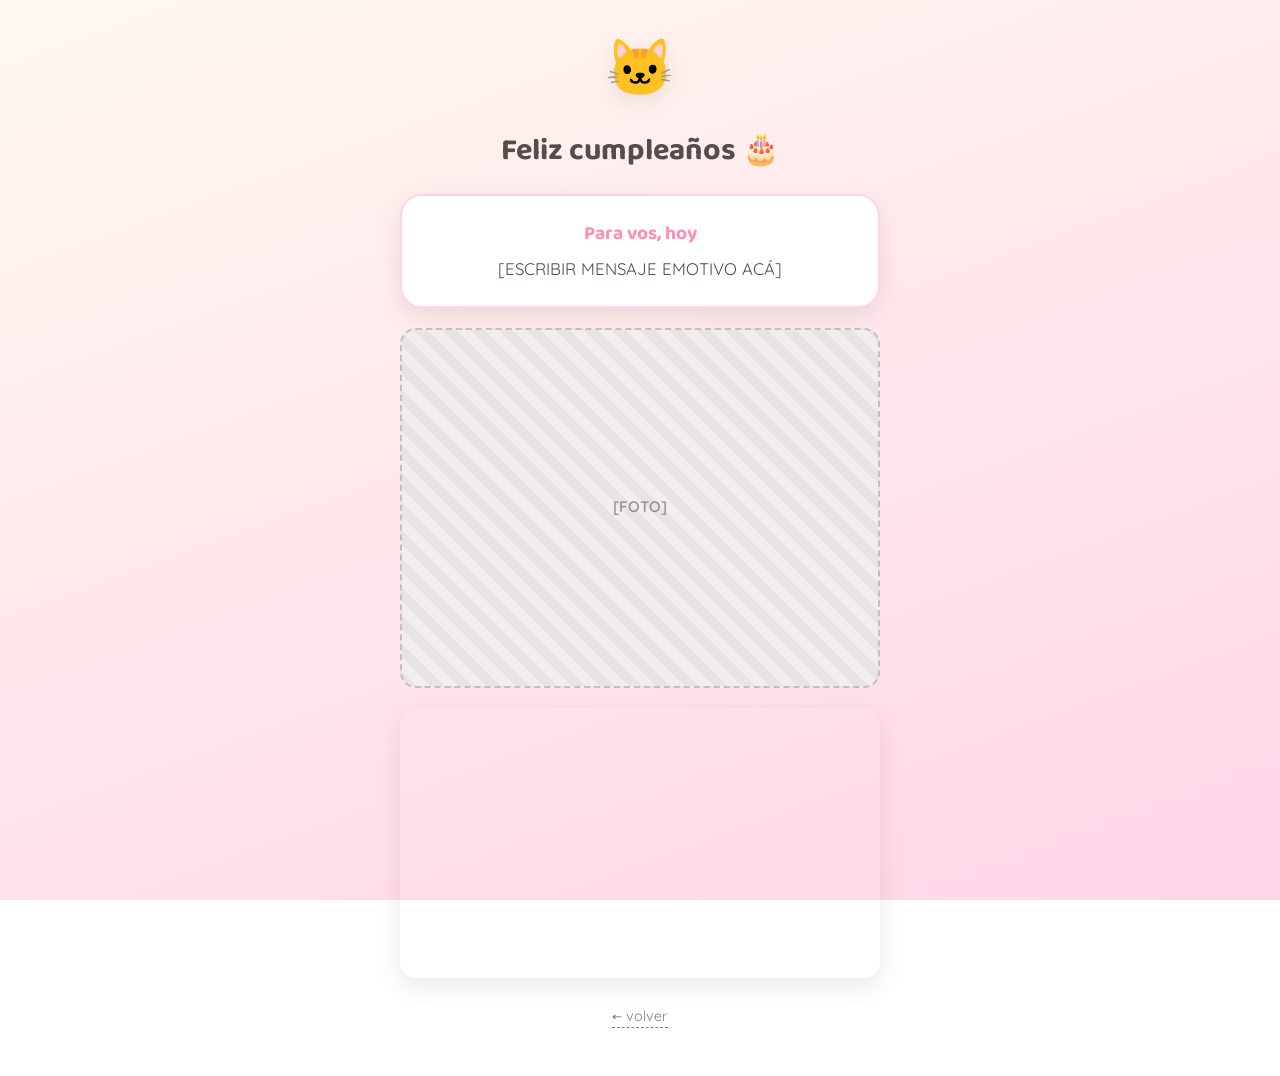
==== gatito1.html @ 4c8cfa31 "Agrega sitio estático de regalo con 3 llaveros NFC de gato Landing con menú y 3 páginas (cumpleaños," ====
<!DOCTYPE html>
<html lang="es">
<head>
  <meta charset="UTF-8">
  <meta name="viewport" content="width=device-width, initial-scale=1.0">
  <title>Feliz cumple 🎂</title>
  <link rel="preconnect" href="https://fonts.googleapis.com">
  <link rel="preconnect" href="https://fonts.gstatic.com" crossorigin>
  <link href="https://fonts.googleapis.com/css2?family=Baloo+2:wght@500;700&family=Quicksand:wght@400;500;700&display=swap" rel="stylesheet">
  <link rel="stylesheet" href="style.css">
  <style>
    /* Acento propio de esta página: rosa */
    :root {
      --acento: var(--rosa-fuerte);
      --acento-suave: var(--rosa);
    }
  </style>
</head>
<body>

  <div class="contenedor">
    <div class="emoji-gato">🐱</div>
    <h1>Feliz cumpleaños 🎂</h1>

    <div class="tarjeta">
      <h2>Para vos, hoy</h2>
      <!-- REEMPLAZAR: mensaje emotivo de cumpleaños -->
      <p>[ESCRIBIR MENSAJE EMOTIVO ACÁ]</p>
    </div>

    <!-- REEMPLAZAR: foto de ustedes dos / de la amistad -->
    <div class="foto-placeholder">[FOTO]</div>

    <!-- REEMPLAZAR: opcional — pegar link de YouTube en el src del iframe. Si no lo usás, podés borrar todo este bloque .video-envoltorio -->
    <div class="video-envoltorio">
      <iframe
        src="https://www.youtube.com/embed/REEMPLAZAR_ID_DEL_VIDEO"
        title="Video sorpresa"
        allow="accelerometer; autoplay; clipboard-write; encrypted-media; gyroscope; picture-in-picture"
        allowfullscreen>
      </iframe>
    </div>

    <a class="volver" href="index.html">← volver</a>
  </div>

</body>
</html>
---- style.css ----
/* ===================================================
   style.css — Hoja de estilos compartida
   Regalo cumpleaños: llaveritos de gato con NFC
   =================================================== */

:root {
  /* Paleta pastel base */
  --crema: #fff8f0;
  --rosa: #ffd6e8;
  --rosa-fuerte: #ff8fb3;
  --lavanda: #e3d6ff;
  --lavanda-fuerte: #b18fff;
  --celeste: #d3ecff;
  --celeste-fuerte: #7ec4ff;
  --texto: #5a4a4a;
  --texto-suave: #8a7a7a;
  --blanco: #ffffff;

  /* Color de acento por defecto (se sobreescribe por página) */
  --acento: var(--rosa-fuerte);
  --acento-suave: var(--rosa);

  --radio: 22px;
  --sombra: 0 8px 24px rgba(90, 74, 74, 0.12);
}

* {
  box-sizing: border-box;
}

html {
  -webkit-text-size-adjust: 100%;
}

body {
  margin: 0;
  min-height: 100vh;
  font-family: 'Quicksand', 'Baloo 2', sans-serif;
  color: var(--texto);
  background: linear-gradient(160deg, var(--crema) 0%, var(--acento-suave) 100%);
  background-attachment: fixed;
  display: flex;
  flex-direction: column;
  align-items: center;
  padding: 24px 16px 48px;
  line-height: 1.5;
  animation: fadeIn 0.9s ease-out;
}

@keyframes fadeIn {
  from { opacity: 0; transform: translateY(12px); }
  to { opacity: 1; transform: translateY(0); }
}

.contenedor {
  width: 100%;
  max-width: 480px;
  display: flex;
  flex-direction: column;
  align-items: center;
  gap: 20px;
}

/* ---------- Encabezado ---------- */
.emoji-gato {
  font-size: 3.5rem;
  animation: float 3.2s ease-in-out infinite;
  filter: drop-shadow(0 6px 10px rgba(0,0,0,0.08));
}

@keyframes float {
  0%, 100% { transform: translateY(0) rotate(-2deg); }
  50% { transform: translateY(-10px) rotate(2deg); }
}

h1 {
  font-family: 'Baloo 2', 'Quicksand', sans-serif;
  font-size: 1.9rem;
  text-align: center;
  color: var(--texto);
  margin: 0;
}

h2 {
  font-family: 'Baloo 2', 'Quicksand', sans-serif;
  font-size: 1.2rem;
  color: var(--acento);
  margin: 0 0 8px;
}

p {
  text-align: center;
  font-size: 1.05rem;
  margin: 0;
}

/* ---------- Tarjetas ---------- */
.tarjeta {
  background: var(--blanco);
  border-radius: var(--radio);
  box-shadow: var(--sombra);
  padding: 24px 20px;
  width: 100%;
  text-align: center;
  border: 2px solid var(--acento-suave);
}

/* ---------- Foto placeholder ---------- */
.foto-placeholder {
  width: 100%;
  aspect-ratio: 4 / 3;
  background: repeating-linear-gradient(
    45deg,
    #e9e4e4,
    #e9e4e4 10px,
    #f2eeee 10px,
    #f2eeee 20px
  );
  border-radius: 16px;
  display: flex;
  align-items: center;
  justify-content: center;
  color: #9a8c8c;
  font-weight: 600;
  font-size: 0.95rem;
  border: 2px dashed #c9bcbc;
}

/* ---------- Video embed ---------- */
.video-envoltorio {
  position: relative;
  width: 100%;
  padding-bottom: 56.25%; /* 16:9 */
  height: 0;
  overflow: hidden;
  border-radius: 16px;
  box-shadow: var(--sombra);
}

.video-envoltorio iframe {
  position: absolute;
  top: 0; left: 0;
  width: 100%; height: 100%;
  border: 0;
}

/* ---------- Galería (gatito2) ---------- */
.galeria {
  display: grid;
  grid-template-columns: repeat(2, 1fr);
  gap: 14px;
  width: 100%;
}

.item-galeria {
  display: flex;
  flex-direction: column;
  gap: 8px;
  background: var(--acento-suave);
  padding: 10px;
  border-radius: 16px;
}

.item-galeria .foto-placeholder {
  aspect-ratio: 1 / 1;
}

.anecdota {
  font-size: 0.85rem;
  color: var(--texto);
  text-align: center;
  margin: 0;
}

/* ---------- Countdown (gatito3) ---------- */
.countdown {
  display: flex;
  justify-content: center;
  gap: 10px;
  flex-wrap: wrap;
  width: 100%;
}

.countdown-bloque {
  background: var(--acento-suave);
  border-radius: 14px;
  padding: 12px 10px;
  min-width: 64px;
  flex: 1;
}

.countdown-numero {
  display: block;
  font-family: 'Baloo 2', sans-serif;
  font-size: 1.8rem;
  font-weight: 700;
  color: var(--acento);
}

.countdown-etiqueta {
  display: block;
  font-size: 0.7rem;
  text-transform: uppercase;
  letter-spacing: 0.05em;
  color: var(--texto-suave);
}

/* ---------- Menú (index) ---------- */
.menu {
  display: flex;
  flex-direction: column;
  gap: 16px;
  width: 100%;
}

.menu-link {
  display: flex;
  align-items: center;
  gap: 14px;
  text-decoration: none;
  background: var(--blanco);
  border-radius: var(--radio);
  padding: 18px 20px;
  box-shadow: var(--sombra);
  color: var(--texto);
  font-weight: 600;
  font-size: 1.1rem;
  border: 2px solid transparent;
  transition: transform 0.2s ease, border-color 0.2s ease;
}

.menu-link:active {
  transform: scale(0.97);
}

.menu-link.rosa { border-color: var(--rosa-fuerte); }
.menu-link.lavanda { border-color: var(--lavanda-fuerte); }
.menu-link.celeste { border-color: var(--celeste-fuerte); }

.menu-emoji {
  font-size: 2rem;
}

/* ---------- Navegación inferior ---------- */
.volver {
  margin-top: 8px;
  font-size: 0.9rem;
  color: var(--texto-suave);
  text-decoration: none;
  border-bottom: 1px dashed var(--texto-suave);
}

/* ---------- Footer ---------- */
footer {
  margin-top: 16px;
  font-size: 0.75rem;
  color: var(--texto-suave);
  text-align: center;
}

/* ---------- Responsive: pantallas muy chicas ---------- */
@media (max-width: 340px) {
  h1 { font-size: 1.6rem; }
  .emoji-gato { font-size: 3rem; }
  .galeria { grid-template-columns: repeat(2, 1fr); gap: 10px; }
}
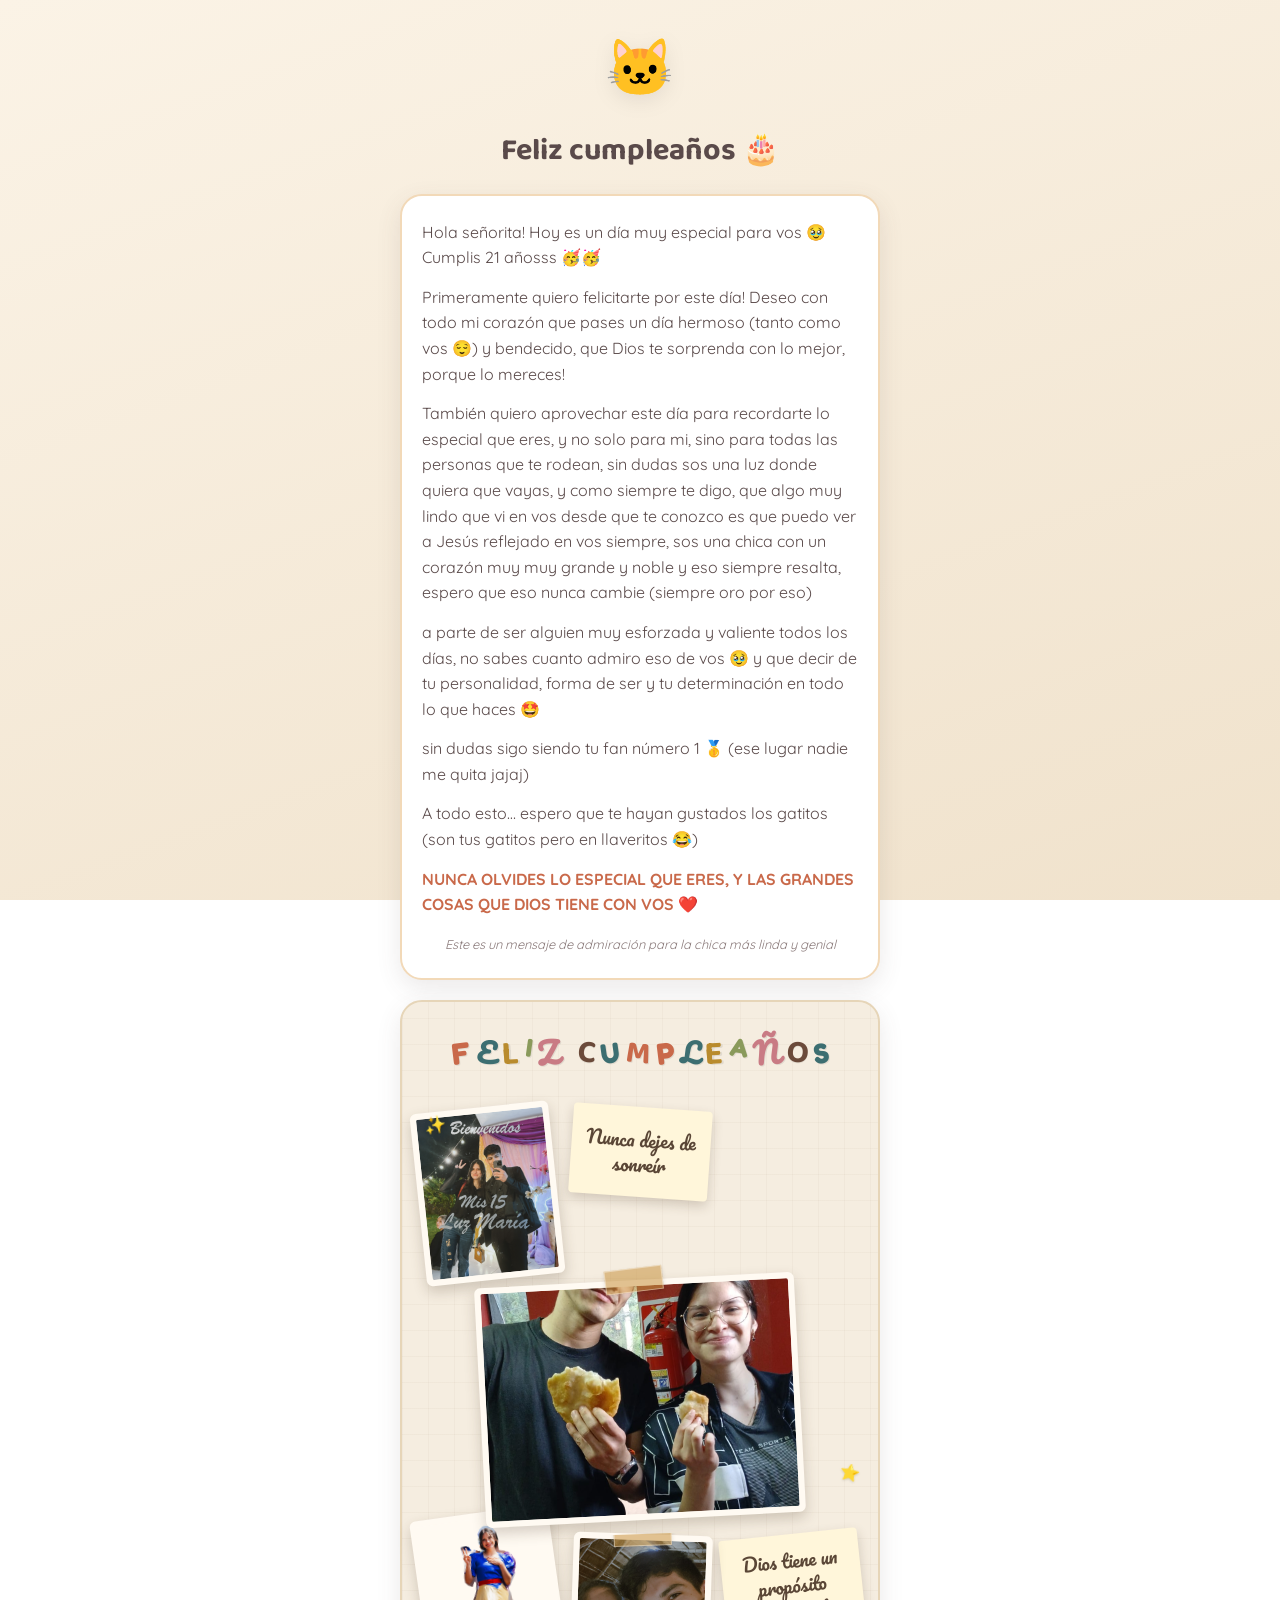
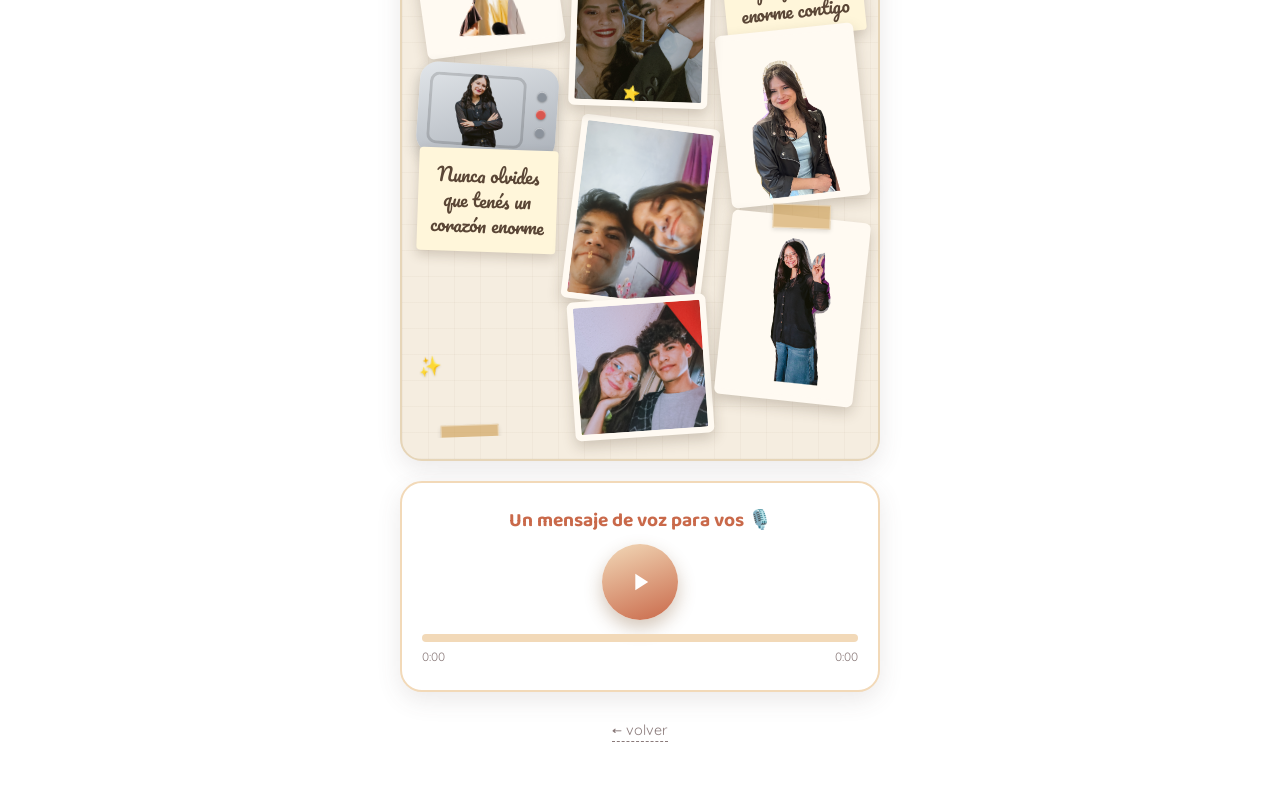
==== commit 39f1e67d: "Reemplaza placeholders de gatito1 por página completa de cumpleaños Mensaje emotivo, collage scrapbo" ====
--- a/gatito1.html
+++ b/gatito1.html
@@ -6,13 +6,14 @@
   <title>Feliz cumple 🎂</title>
   <link rel="preconnect" href="https://fonts.googleapis.com">
   <link rel="preconnect" href="https://fonts.gstatic.com" crossorigin>
-  <link href="https://fonts.googleapis.com/css2?family=Baloo+2:wght@500;700&family=Quicksand:wght@400;500;700&display=swap" rel="stylesheet">
+  <link href="https://fonts.googleapis.com/css2?family=Baloo+2:wght@500;700&family=Quicksand:wght@400;500;700&family=Fredoka:wght@400;500;600;700&family=Pacifico&display=swap" rel="stylesheet">
   <link rel="stylesheet" href="style.css">
+  <link rel="stylesheet" href="gatito1.css">
   <style>
-    /* Acento propio de esta página: rosa */
+    /* Acento propio de esta página: terracota cálido */
     :root {
-      --acento: var(--rosa-fuerte);
-      --acento-suave: var(--rosa);
+      --acento: #c9694a;
+      --acento-suave: #f2d9b8;
     }
   </style>
 </head>
@@ -22,27 +23,205 @@
     <div class="emoji-gato">🐱</div>
     <h1>Feliz cumpleaños 🎂</h1>
 
-    <div class="tarjeta">
-      <h2>Para vos, hoy</h2>
-      <!-- REEMPLAZAR: mensaje emotivo de cumpleaños -->
-      <p>[ESCRIBIR MENSAJE EMOTIVO ACÁ]</p>
+    <div class="tarjeta mensaje-tarjeta">
+      <p>Hola señorita! Hoy es un día muy especial para vos 🥹 Cumplis 21 añosss 🥳🥳</p>
+
+      <p>Primeramente quiero felicitarte por este día! Deseo con todo mi corazón que pases un día hermoso (tanto como vos 😌) y bendecido, que Dios te sorprenda con lo mejor, porque lo mereces!</p>
+
+      <p>También quiero aprovechar este día para recordarte lo especial que eres, y no solo para mi, sino para todas las personas que te rodean, sin dudas sos una luz donde quiera que vayas, y como siempre te digo, que algo muy lindo que vi en vos desde que te conozco es que puedo ver a Jesús reflejado en vos siempre, sos una chica con un corazón muy muy grande y noble y eso siempre resalta, espero que eso nunca cambie (siempre oro por eso)</p>
+
+      <p>a parte de ser alguien muy esforzada y valiente todos los días, no sabes cuanto admiro eso de vos 🥹 y que decir de tu personalidad, forma de ser y tu determinación en todo lo que haces 🤩</p>
+
+      <p>sin dudas sigo siendo tu fan número 1 🥇 (ese lugar nadie me quita jajaj)</p>
+
+      <p>A todo esto… espero que te hayan gustados los gatitos (son tus gatitos pero en llaveritos 😂)</p>
+
+      <p class="mensaje-destacado">NUNCA OLVIDES LO ESPECIAL QUE ERES, Y LAS GRANDES COSAS QUE DIOS TIENE CON VOS ❤️</p>
+
+      <p class="firma-mensaje">Este es un mensaje de admiración para la chica más linda y genial</p>
     </div>
 
-    <!-- REEMPLAZAR: foto de ustedes dos / de la amistad -->
-    <div class="foto-placeholder">[FOTO]</div>
-
-    <!-- REEMPLAZAR: opcional — pegar link de YouTube en el src del iframe. Si no lo usás, podés borrar todo este bloque .video-envoltorio -->
-    <div class="video-envoltorio">
-      <iframe
-        src="https://www.youtube.com/embed/REEMPLAZAR_ID_DEL_VIDEO"
-        title="Video sorpresa"
-        allow="accelerometer; autoplay; clipboard-write; encrypted-media; gyroscope; picture-in-picture"
-        allowfullscreen>
-      </iframe>
-    </div>
+    <section class="scrapbook">
+      <h2 class="titulo-recorte" aria-label="Feliz cumpleaños">
+        <span class="palabra-recorte">
+          <span class="letra c1">F</span><span class="letra c2">E</span><span class="letra c3">L</span><span class="letra c4">I</span><span class="letra c5">Z</span>
+        </span>
+        <span class="palabra-recorte">
+          <span class="letra c6">C</span><span class="letra c7">U</span><span class="letra c8">M</span><span class="letra c1">P</span><span class="letra c2">L</span><span class="letra c3">E</span><span class="letra c4">A</span><span class="letra c5">Ñ</span><span class="letra c6">O</span><span class="letra c7">S</span>
+        </span>
+      </h2>
+
+      <div class="scrapbook-lienzo">
+        <span class="estrella-suelta e1" aria-hidden="true">✨</span>
+        <span class="estrella-suelta e2" aria-hidden="true">⭐</span>
+        <span class="estrella-suelta e3" aria-hidden="true">✨</span>
+        <span class="estrella-suelta e4" aria-hidden="true">⭐</span>
+
+        <div class="pieza-collage tam-m rot-1">
+          <div class="foto-collage">
+            <img src="assets/foto1.JPG" alt="Foto de Marian">
+          </div>
+        </div>
+
+        <div class="pieza-collage nota-manuscrita rot-2">Nunca dejes de sonreír</div>
+
+        <div class="pieza-collage amplia rot-3 washi superpuesta">
+          <div class="foto-collage" style="aspect-ratio: 4/3;">
+            <img src="assets/foto2.JPG" alt="Foto de Marian">
+          </div>
+        </div>
+
+        <div class="pieza-collage tam-s rot-5 superpuesta">
+          <div class="foto-collage">
+            <img src="assets/foto3.png" alt="Foto de Marian">
+          </div>
+        </div>
+
+        <div class="pieza-collage rot-2">
+          <div class="marco-camara">
+            <div class="foto-interior">
+              <img src="assets/foto4.png" alt="Foto de Marian">
+            </div>
+            <div class="controles-camara">
+              <span></span>
+              <span class="boton-obturador"></span>
+              <span></span>
+            </div>
+          </div>
+        </div>
+
+        <div class="pieza-collage nota-manuscrita rot-6 superpuesta">Nunca olvides que tenés un corazón enorme</div>
+
+        <div class="pieza-collage tam-m rot-6 washi">
+          <div class="foto-collage">
+            <img src="assets/foto5.JPEG" alt="Foto de Marian">
+          </div>
+        </div>
+
+        <div class="pieza-collage tam-g rot-4">
+          <div class="foto-collage">
+            <img src="assets/foto6.JPG" alt="Foto de Marian">
+          </div>
+        </div>
+
+        <div class="pieza-collage tam-s rot-7 superpuesta">
+          <div class="foto-collage">
+            <img src="assets/foto7.JPEG" alt="Foto de Marian">
+          </div>
+        </div>
+
+        <div class="pieza-collage nota-manuscrita rot-1">Dios tiene un propósito enorme contigo</div>
+
+        <div class="pieza-collage tam-m rot-1 superpuesta">
+          <div class="foto-collage">
+            <img src="assets/foto8.png" alt="Foto de Marian">
+          </div>
+        </div>
+
+        <div class="pieza-collage tam-g rot-8 washi">
+          <div class="foto-collage">
+            <img src="assets/foto9.png" alt="Foto de Marian">
+          </div>
+        </div>
+      </div>
+    </section>
+
+    <section class="tarjeta audio-tarjeta">
+      <h2>Un mensaje de voz para vos 🎙️</h2>
+
+      <div class="reproductor" id="reproductor">
+        <button type="button" class="boton-play" id="boton-play" aria-label="Reproducir mensaje de voz">
+          <svg id="icono-play" viewBox="0 0 24 24"><path d="M8 5v14l11-7z"/></svg>
+          <svg id="icono-pause" class="icono-oculto" viewBox="0 0 24 24"><path d="M6 5h4v14H6zM14 5h4v14h-4z"/></svg>
+        </button>
+
+        <div class="progreso-envoltorio">
+          <div class="progreso-barra" id="progreso-barra">
+            <div class="progreso-relleno" id="progreso-relleno"></div>
+          </div>
+          <div class="progreso-tiempos">
+            <span id="tiempo-actual">0:00</span>
+            <span id="tiempo-total">0:00</span>
+          </div>
+        </div>
+      </div>
+
+      <p class="audio-proximamente oculto" id="audio-proximamente">🎵 Audio próximamente…</p>
+
+      <audio id="audio-mensaje" preload="metadata">
+        <source src="assets/mensaje-marian.mp3" type="audio/mpeg">
+      </audio>
+    </section>
 
     <a class="volver" href="index.html">← volver</a>
   </div>
 
+  <script>
+    const audio = document.getElementById('audio-mensaje');
+    const reproductor = document.getElementById('reproductor');
+    const avisoProximamente = document.getElementById('audio-proximamente');
+    const botonPlay = document.getElementById('boton-play');
+    const iconoPlay = document.getElementById('icono-play');
+    const iconoPause = document.getElementById('icono-pause');
+    const progresoBarra = document.getElementById('progreso-barra');
+    const progresoRelleno = document.getElementById('progreso-relleno');
+    const tiempoActual = document.getElementById('tiempo-actual');
+    const tiempoTotal = document.getElementById('tiempo-total');
+
+    // ---------- El archivo de audio todavía no fue subido ----------
+    function mostrarAudioProximamente() {
+      reproductor.classList.add('oculto');
+      avisoProximamente.classList.remove('oculto');
+    }
+    audio.addEventListener('error', mostrarAudioProximamente);
+
+    function formatoTiempo(segundos) {
+      if (!isFinite(segundos)) return '0:00';
+      const min = Math.floor(segundos / 60);
+      const seg = Math.floor(segundos % 60).toString().padStart(2, '0');
+      return `${min}:${seg}`;
+    }
+
+    botonPlay.addEventListener('click', () => {
+      if (audio.paused) {
+        audio.play();
+      } else {
+        audio.pause();
+      }
+    });
+
+    audio.addEventListener('play', () => {
+      iconoPlay.classList.add('icono-oculto');
+      iconoPause.classList.remove('icono-oculto');
+    });
+
+    audio.addEventListener('pause', () => {
+      iconoPlay.classList.remove('icono-oculto');
+      iconoPause.classList.add('icono-oculto');
+    });
+
+    audio.addEventListener('ended', () => {
+      iconoPlay.classList.remove('icono-oculto');
+      iconoPause.classList.add('icono-oculto');
+    });
+
+    audio.addEventListener('loadedmetadata', () => {
+      tiempoTotal.textContent = formatoTiempo(audio.duration);
+    });
+
+    audio.addEventListener('timeupdate', () => {
+      tiempoActual.textContent = formatoTiempo(audio.currentTime);
+      const porcentaje = audio.duration ? (audio.currentTime / audio.duration) * 100 : 0;
+      progresoRelleno.style.width = porcentaje + '%';
+    });
+
+    progresoBarra.addEventListener('click', (evento) => {
+      if (!audio.duration) return;
+      const rect = progresoBarra.getBoundingClientRect();
+      const porcentaje = (evento.clientX - rect.left) / rect.width;
+      audio.currentTime = porcentaje * audio.duration;
+    });
+  </script>
+
 </body>
 </html>
--- a/gatito1.css
+++ b/gatito1.css
@@ -0,0 +1,341 @@
+/* ===================================================
+   gatito1.css — Estilos específicos de "Feliz cumpleaños"
+   Se carga después de style.css y lo complementa.
+   Paleta cálida/beige tipo scrapbook, propia de esta página.
+   =================================================== */
+
+:root {
+  --scrap-fondo: #f5ede0;
+  --scrap-papel: #fffaf2;
+  --scrap-linea: rgba(120, 90, 60, 0.08);
+  --scrap-texto: #5a4636;
+}
+
+body {
+  background: linear-gradient(160deg, #fbf3e6 0%, #f0e2cc 100%);
+  background-attachment: fixed;
+}
+
+/* ---------- Mensaje ---------- */
+.mensaje-tarjeta {
+  text-align: left;
+}
+
+.mensaje-tarjeta p {
+  text-align: left;
+  margin: 0 0 14px;
+  font-size: 1rem;
+  line-height: 1.6;
+}
+
+.mensaje-tarjeta p:last-of-type {
+  margin-bottom: 0;
+}
+
+.mensaje-destacado {
+  font-weight: 700;
+  color: var(--acento, #c9694a);
+}
+
+.firma-mensaje {
+  margin-top: 16px !important;
+  font-style: italic;
+  font-size: 0.8rem !important;
+  color: var(--texto-suave);
+  text-align: center !important;
+}
+
+/* ---------- Sección scrapbook ---------- */
+.scrapbook {
+  width: 100%;
+  display: flex;
+  flex-direction: column;
+  align-items: center;
+  gap: 18px;
+  background: var(--scrap-fondo);
+  background-image:
+    repeating-linear-gradient(0deg, var(--scrap-linea) 0px, transparent 1px, transparent 26px),
+    repeating-linear-gradient(90deg, var(--scrap-linea) 0px, transparent 1px, transparent 26px);
+  border-radius: var(--radio);
+  box-shadow: var(--sombra);
+  border: 2px solid #e6d5b8;
+  padding: 26px 16px 22px;
+}
+
+/* ---------- Título "FELIZ CUMPLEAÑOS" recortado tipo revista ---------- */
+.titulo-recorte {
+  display: flex;
+  flex-wrap: wrap;
+  justify-content: center;
+  align-items: center;
+  row-gap: 6px;
+  column-gap: 12px;
+  margin: 0 0 6px;
+  padding: 0 6px;
+}
+
+.palabra-recorte {
+  display: inline-flex;
+  flex-wrap: nowrap;
+}
+
+.letra {
+  display: inline-block;
+  padding: 2px 3px;
+  font-weight: 700;
+  text-shadow: 1px 1px 0 rgba(0, 0, 0, 0.08);
+}
+
+.letra.c1 { font-family: 'Fredoka', sans-serif; color: #c9694a; font-size: 1.9rem; transform: rotate(-7deg); }
+.letra.c2 { font-family: 'Pacifico', cursive; color: #3c6e71; font-size: 1.7rem; transform: rotate(5deg) translateY(3px); }
+.letra.c3 { font-family: 'Baloo 2', sans-serif; color: #b98b2d; font-size: 2.1rem; transform: rotate(-3deg); }
+.letra.c4 { font-family: 'Fredoka', sans-serif; color: #8a9a5b; font-size: 1.6rem; transform: rotate(8deg) translateY(-2px); }
+.letra.c5 { font-family: 'Pacifico', cursive; color: #c97b84; font-size: 1.85rem; transform: rotate(-5deg); }
+.letra.c6 { font-family: 'Baloo 2', sans-serif; color: #6b4a3a; font-size: 2rem; transform: rotate(4deg); }
+.letra.c7 { font-family: 'Fredoka', sans-serif; color: #3c6e71; font-size: 1.75rem; transform: rotate(-8deg) translateY(2px); }
+.letra.c8 { font-family: 'Baloo 2', sans-serif; color: #c9694a; font-size: 1.95rem; transform: rotate(6deg); }
+
+/* ---------- Lienzo del collage (masonry) ---------- */
+.scrapbook-lienzo {
+  position: relative;
+  width: 100%;
+  column-count: 2;
+  column-gap: 14px;
+}
+
+@media (min-width: 480px) {
+  .scrapbook-lienzo {
+    column-count: 3;
+  }
+}
+
+.pieza-collage {
+  break-inside: avoid;
+  margin: 0 0 14px;
+}
+
+.pieza-collage.superpuesta {
+  margin-top: -22px;
+}
+
+.pieza-collage.amplia {
+  column-span: all;
+  max-width: 320px;
+  margin: 0 auto 14px;
+}
+
+.foto-collage {
+  display: block;
+  width: 100%;
+  border: 6px solid var(--scrap-papel);
+  border-radius: 6px;
+  box-shadow: 0 6px 14px rgba(70, 50, 30, 0.22);
+  background: var(--scrap-papel);
+}
+
+.foto-collage img {
+  display: block;
+  width: 100%;
+  height: 100%;
+  object-fit: cover;
+  border-radius: 2px;
+}
+
+.tam-s .foto-collage { aspect-ratio: 1 / 1; }
+.tam-m .foto-collage { aspect-ratio: 4 / 5; }
+.tam-g .foto-collage { aspect-ratio: 3 / 4; }
+
+.rot-1 { transform: rotate(-6deg); }
+.rot-2 { transform: rotate(4deg); }
+.rot-3 { transform: rotate(-3deg); }
+.rot-4 { transform: rotate(7deg); }
+.rot-5 { transform: rotate(-8deg); }
+.rot-6 { transform: rotate(2deg); }
+.rot-7 { transform: rotate(-4deg); }
+.rot-8 { transform: rotate(6deg); }
+
+/* ---------- Washi tape decorativo ---------- */
+.washi {
+  position: relative;
+  z-index: 1;
+}
+
+.washi::before {
+  content: "";
+  position: absolute;
+  top: -12px;
+  left: 50%;
+  width: 56px;
+  height: 22px;
+  background: rgba(201, 148, 65, 0.55);
+  border: 1px solid rgba(255, 255, 255, 0.4);
+  transform: translateX(-50%) rotate(-4deg);
+  box-shadow: 0 2px 4px rgba(0, 0, 0, 0.12);
+  z-index: 2;
+}
+
+/* ---------- Marco tipo cámara digital retro ---------- */
+.marco-camara {
+  display: flex;
+  gap: 8px;
+  align-items: stretch;
+  padding: 10px 8px 10px 10px;
+  background: linear-gradient(160deg, #e2e6ea 0%, #aab0b8 100%);
+  border-radius: 18px;
+  box-shadow: 0 6px 14px rgba(40, 40, 40, 0.3);
+}
+
+.marco-camara .foto-interior {
+  flex: 1;
+  aspect-ratio: 4 / 3;
+  border-radius: 10px;
+  overflow: hidden;
+  box-shadow: inset 0 0 0 3px rgba(0, 0, 0, 0.15);
+}
+
+.marco-camara .foto-interior img {
+  width: 100%;
+  height: 100%;
+  object-fit: cover;
+  display: block;
+}
+
+.marco-camara .controles-camara {
+  display: flex;
+  flex-direction: column;
+  justify-content: center;
+  align-items: center;
+  gap: 8px;
+  width: 16px;
+}
+
+.marco-camara .controles-camara span {
+  width: 10px;
+  height: 10px;
+  border-radius: 50%;
+  background: #8b929b;
+  box-shadow: inset 0 1px 1px rgba(255, 255, 255, 0.6), 0 1px 2px rgba(0, 0, 0, 0.3);
+}
+
+.marco-camara .controles-camara span.boton-obturador {
+  background: #d9564e;
+}
+
+/* ---------- Notitas manuscritas ---------- */
+.nota-manuscrita {
+  display: flex;
+  align-items: center;
+  justify-content: center;
+  min-height: 90px;
+  padding: 14px 12px;
+  background: #fff6da;
+  border-radius: 4px;
+  box-shadow: 0 5px 12px rgba(70, 50, 30, 0.2);
+  font-family: 'Pacifico', cursive;
+  font-size: 1.15rem;
+  line-height: 1.35;
+  color: var(--scrap-texto);
+  text-align: center;
+}
+
+/* ---------- Estrellitas sueltas ---------- */
+.estrella-suelta {
+  position: absolute;
+  pointer-events: none;
+  z-index: 3;
+  filter: drop-shadow(0 1px 1px rgba(0, 0, 0, 0.15));
+}
+
+.estrella-suelta.e1 { top: 4px; left: 6px; font-size: 1.1rem; transform: rotate(-10deg); }
+.estrella-suelta.e2 { top: 38%; right: 2px; font-size: 1rem; transform: rotate(12deg); }
+.estrella-suelta.e3 { bottom: 6%; left: 0; font-size: 1.2rem; transform: rotate(-8deg); }
+.estrella-suelta.e4 { top: 62%; left: 46%; font-size: 0.9rem; transform: rotate(15deg); }
+
+/* ---------- Reproductor de audio ---------- */
+.audio-tarjeta {
+  text-align: center;
+}
+
+.reproductor {
+  display: flex;
+  flex-direction: column;
+  align-items: center;
+  gap: 14px;
+}
+
+.boton-play {
+  width: 76px;
+  height: 76px;
+  border-radius: 50%;
+  border: none;
+  background: linear-gradient(160deg, var(--acento-suave, #f2d9b8) 0%, var(--acento, #c9694a) 100%);
+  box-shadow: 0 8px 18px rgba(120, 80, 40, 0.32);
+  display: flex;
+  align-items: center;
+  justify-content: center;
+  cursor: pointer;
+  transition: transform 0.15s ease;
+  flex-shrink: 0;
+}
+
+.boton-play:active {
+  transform: scale(0.94);
+}
+
+.boton-play svg {
+  width: 28px;
+  height: 28px;
+  fill: #fff;
+}
+
+.boton-play svg.icono-oculto {
+  display: none;
+}
+
+/* Utilidad para ocultar elementos que ya tienen su propio "display"
+   declarado (el atributo hidden pierde contra reglas de autor). */
+.oculto {
+  display: none !important;
+}
+
+.progreso-envoltorio {
+  width: 100%;
+}
+
+.progreso-barra {
+  width: 100%;
+  height: 8px;
+  background: var(--acento-suave, #f2d9b8);
+  border-radius: 999px;
+  overflow: hidden;
+  cursor: pointer;
+}
+
+.progreso-relleno {
+  height: 100%;
+  width: 0%;
+  background: var(--acento, #c9694a);
+  border-radius: 999px;
+  transition: width 0.1s linear;
+}
+
+.progreso-tiempos {
+  display: flex;
+  justify-content: space-between;
+  font-size: 0.75rem;
+  color: var(--texto-suave);
+  margin-top: 6px;
+}
+
+.audio-proximamente {
+  font-size: 0.95rem;
+  color: var(--texto-suave);
+}
+
+/* ---------- Responsive: pantallas muy chicas ---------- */
+@media (max-width: 340px) {
+  .letra.c1, .letra.c3, .letra.c6, .letra.c8 { font-size: 1.5rem; }
+  .letra.c2, .letra.c4, .letra.c5, .letra.c7 { font-size: 1.3rem; }
+  .scrapbook-lienzo { column-gap: 10px; }
+  .pieza-collage { margin-bottom: 10px; }
+}
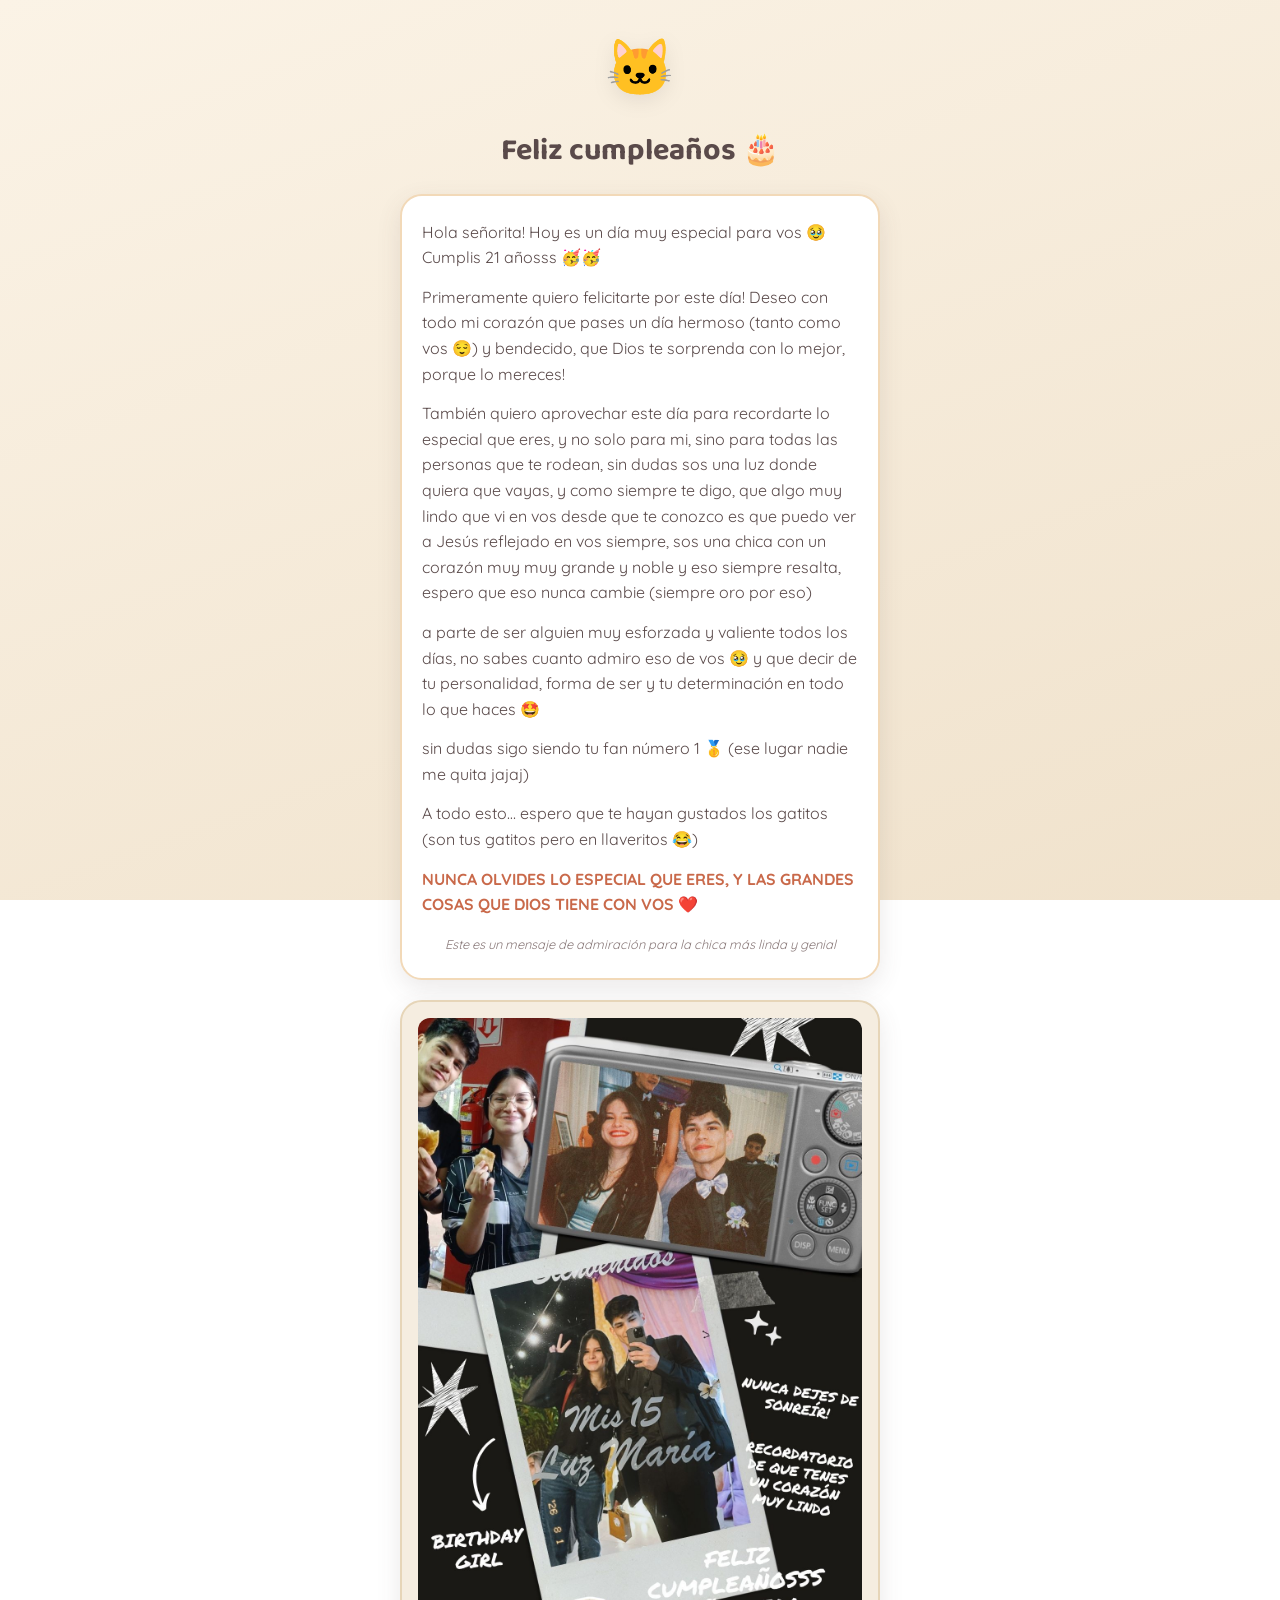
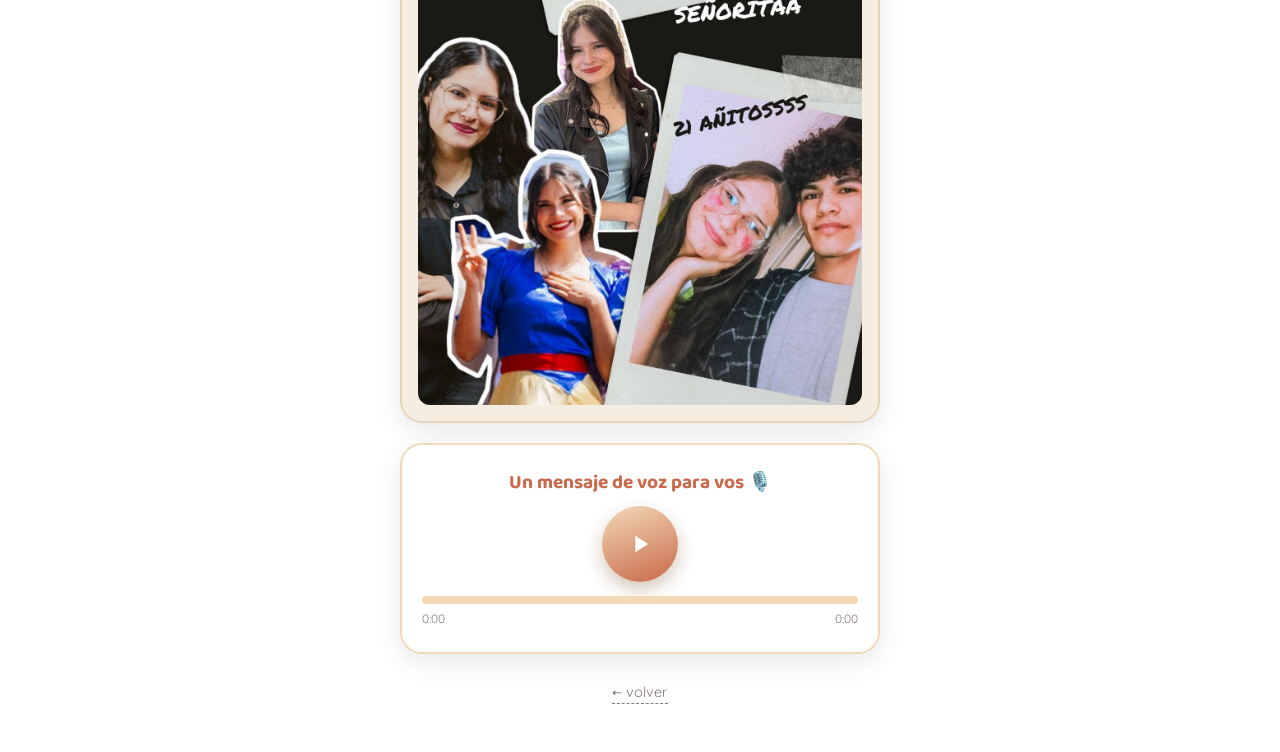
==== commit 6f5d5775: "Reemplaza el collage armado en CSS de gatito1 por la imagen de Canva Simplifica la sección scrapbook" ====
--- a/gatito1.html
+++ b/gatito1.html
@@ -42,88 +42,7 @@
     </div>
 
     <section class="scrapbook">
-      <h2 class="titulo-recorte" aria-label="Feliz cumpleaños">
-        <span class="palabra-recorte">
-          <span class="letra c1">F</span><span class="letra c2">E</span><span class="letra c3">L</span><span class="letra c4">I</span><span class="letra c5">Z</span>
-        </span>
-        <span class="palabra-recorte">
-          <span class="letra c6">C</span><span class="letra c7">U</span><span class="letra c8">M</span><span class="letra c1">P</span><span class="letra c2">L</span><span class="letra c3">E</span><span class="letra c4">A</span><span class="letra c5">Ñ</span><span class="letra c6">O</span><span class="letra c7">S</span>
-        </span>
-      </h2>
-
-      <div class="scrapbook-lienzo">
-        <span class="estrella-suelta e1" aria-hidden="true">✨</span>
-        <span class="estrella-suelta e2" aria-hidden="true">⭐</span>
-        <span class="estrella-suelta e3" aria-hidden="true">✨</span>
-        <span class="estrella-suelta e4" aria-hidden="true">⭐</span>
-
-        <div class="pieza-collage tam-m rot-1">
-          <div class="foto-collage">
-            <img src="assets/foto1.JPG" alt="Foto de Marian">
-          </div>
-        </div>
-
-        <div class="pieza-collage nota-manuscrita rot-2">Nunca dejes de sonreír</div>
-
-        <div class="pieza-collage amplia rot-3 washi superpuesta">
-          <div class="foto-collage" style="aspect-ratio: 4/3;">
-            <img src="assets/foto2.JPG" alt="Foto de Marian">
-          </div>
-        </div>
-
-        <div class="pieza-collage tam-s rot-5 superpuesta">
-          <div class="foto-collage">
-            <img src="assets/foto3.png" alt="Foto de Marian">
-          </div>
-        </div>
-
-        <div class="pieza-collage rot-2">
-          <div class="marco-camara">
-            <div class="foto-interior">
-              <img src="assets/foto4.png" alt="Foto de Marian">
-            </div>
-            <div class="controles-camara">
-              <span></span>
-              <span class="boton-obturador"></span>
-              <span></span>
-            </div>
-          </div>
-        </div>
-
-        <div class="pieza-collage nota-manuscrita rot-6 superpuesta">Nunca olvides que tenés un corazón enorme</div>
-
-        <div class="pieza-collage tam-m rot-6 washi">
-          <div class="foto-collage">
-            <img src="assets/foto5.JPEG" alt="Foto de Marian">
-          </div>
-        </div>
-
-        <div class="pieza-collage tam-g rot-4">
-          <div class="foto-collage">
-            <img src="assets/foto6.JPG" alt="Foto de Marian">
-          </div>
-        </div>
-
-        <div class="pieza-collage tam-s rot-7 superpuesta">
-          <div class="foto-collage">
-            <img src="assets/foto7.JPEG" alt="Foto de Marian">
-          </div>
-        </div>
-
-        <div class="pieza-collage nota-manuscrita rot-1">Dios tiene un propósito enorme contigo</div>
-
-        <div class="pieza-collage tam-m rot-1 superpuesta">
-          <div class="foto-collage">
-            <img src="assets/foto8.png" alt="Foto de Marian">
-          </div>
-        </div>
-
-        <div class="pieza-collage tam-g rot-8 washi">
-          <div class="foto-collage">
-            <img src="assets/foto9.png" alt="Foto de Marian">
-          </div>
-        </div>
-      </div>
+      <img class="collage-imagen" src="assets/collage-cumple.jpg" alt="Collage de fotos de cumpleaños de Marian">
     </section>
 
     <section class="tarjeta audio-tarjeta">
--- a/gatito1.css
+++ b/gatito1.css
@@ -6,9 +6,6 @@
 
 :root {
   --scrap-fondo: #f5ede0;
-  --scrap-papel: #fffaf2;
-  --scrap-linea: rgba(120, 90, 60, 0.08);
-  --scrap-texto: #5a4636;
 }
 
 body {
@@ -45,211 +42,23 @@
   text-align: center !important;
 }
 
-/* ---------- Sección scrapbook ---------- */
+/* ---------- Sección scrapbook (imagen de collage armada en Canva) ---------- */
 .scrapbook {
   width: 100%;
-  display: flex;
-  flex-direction: column;
-  align-items: center;
-  gap: 18px;
   background: var(--scrap-fondo);
-  background-image:
-    repeating-linear-gradient(0deg, var(--scrap-linea) 0px, transparent 1px, transparent 26px),
-    repeating-linear-gradient(90deg, var(--scrap-linea) 0px, transparent 1px, transparent 26px);
   border-radius: var(--radio);
   box-shadow: var(--sombra);
   border: 2px solid #e6d5b8;
-  padding: 26px 16px 22px;
+  padding: 16px;
 }
 
-/* ---------- Título "FELIZ CUMPLEAÑOS" recortado tipo revista ---------- */
-.titulo-recorte {
-  display: flex;
-  flex-wrap: wrap;
-  justify-content: center;
-  align-items: center;
-  row-gap: 6px;
-  column-gap: 12px;
-  margin: 0 0 6px;
-  padding: 0 6px;
-}
-
-.palabra-recorte {
-  display: inline-flex;
-  flex-wrap: nowrap;
-}
-
-.letra {
-  display: inline-block;
-  padding: 2px 3px;
-  font-weight: 700;
-  text-shadow: 1px 1px 0 rgba(0, 0, 0, 0.08);
-}
-
-.letra.c1 { font-family: 'Fredoka', sans-serif; color: #c9694a; font-size: 1.9rem; transform: rotate(-7deg); }
-.letra.c2 { font-family: 'Pacifico', cursive; color: #3c6e71; font-size: 1.7rem; transform: rotate(5deg) translateY(3px); }
-.letra.c3 { font-family: 'Baloo 2', sans-serif; color: #b98b2d; font-size: 2.1rem; transform: rotate(-3deg); }
-.letra.c4 { font-family: 'Fredoka', sans-serif; color: #8a9a5b; font-size: 1.6rem; transform: rotate(8deg) translateY(-2px); }
-.letra.c5 { font-family: 'Pacifico', cursive; color: #c97b84; font-size: 1.85rem; transform: rotate(-5deg); }
-.letra.c6 { font-family: 'Baloo 2', sans-serif; color: #6b4a3a; font-size: 2rem; transform: rotate(4deg); }
-.letra.c7 { font-family: 'Fredoka', sans-serif; color: #3c6e71; font-size: 1.75rem; transform: rotate(-8deg) translateY(2px); }
-.letra.c8 { font-family: 'Baloo 2', sans-serif; color: #c9694a; font-size: 1.95rem; transform: rotate(6deg); }
-
-/* ---------- Lienzo del collage (masonry) ---------- */
-.scrapbook-lienzo {
-  position: relative;
-  width: 100%;
-  column-count: 2;
-  column-gap: 14px;
-}
-
-@media (min-width: 480px) {
-  .scrapbook-lienzo {
-    column-count: 3;
-  }
-}
-
-.pieza-collage {
-  break-inside: avoid;
-  margin: 0 0 14px;
-}
-
-.pieza-collage.superpuesta {
-  margin-top: -22px;
-}
-
-.pieza-collage.amplia {
-  column-span: all;
-  max-width: 320px;
-  margin: 0 auto 14px;
-}
-
-.foto-collage {
+.collage-imagen {
   display: block;
   width: 100%;
-  border: 6px solid var(--scrap-papel);
-  border-radius: 6px;
-  box-shadow: 0 6px 14px rgba(70, 50, 30, 0.22);
-  background: var(--scrap-papel);
+  max-width: 100%;
+  height: auto;
+  border-radius: 12px;
 }
-
-.foto-collage img {
-  display: block;
-  width: 100%;
-  height: 100%;
-  object-fit: cover;
-  border-radius: 2px;
-}
-
-.tam-s .foto-collage { aspect-ratio: 1 / 1; }
-.tam-m .foto-collage { aspect-ratio: 4 / 5; }
-.tam-g .foto-collage { aspect-ratio: 3 / 4; }
-
-.rot-1 { transform: rotate(-6deg); }
-.rot-2 { transform: rotate(4deg); }
-.rot-3 { transform: rotate(-3deg); }
-.rot-4 { transform: rotate(7deg); }
-.rot-5 { transform: rotate(-8deg); }
-.rot-6 { transform: rotate(2deg); }
-.rot-7 { transform: rotate(-4deg); }
-.rot-8 { transform: rotate(6deg); }
-
-/* ---------- Washi tape decorativo ---------- */
-.washi {
-  position: relative;
-  z-index: 1;
-}
-
-.washi::before {
-  content: "";
-  position: absolute;
-  top: -12px;
-  left: 50%;
-  width: 56px;
-  height: 22px;
-  background: rgba(201, 148, 65, 0.55);
-  border: 1px solid rgba(255, 255, 255, 0.4);
-  transform: translateX(-50%) rotate(-4deg);
-  box-shadow: 0 2px 4px rgba(0, 0, 0, 0.12);
-  z-index: 2;
-}
-
-/* ---------- Marco tipo cámara digital retro ---------- */
-.marco-camara {
-  display: flex;
-  gap: 8px;
-  align-items: stretch;
-  padding: 10px 8px 10px 10px;
-  background: linear-gradient(160deg, #e2e6ea 0%, #aab0b8 100%);
-  border-radius: 18px;
-  box-shadow: 0 6px 14px rgba(40, 40, 40, 0.3);
-}
-
-.marco-camara .foto-interior {
-  flex: 1;
-  aspect-ratio: 4 / 3;
-  border-radius: 10px;
-  overflow: hidden;
-  box-shadow: inset 0 0 0 3px rgba(0, 0, 0, 0.15);
-}
-
-.marco-camara .foto-interior img {
-  width: 100%;
-  height: 100%;
-  object-fit: cover;
-  display: block;
-}
-
-.marco-camara .controles-camara {
-  display: flex;
-  flex-direction: column;
-  justify-content: center;
-  align-items: center;
-  gap: 8px;
-  width: 16px;
-}
-
-.marco-camara .controles-camara span {
-  width: 10px;
-  height: 10px;
-  border-radius: 50%;
-  background: #8b929b;
-  box-shadow: inset 0 1px 1px rgba(255, 255, 255, 0.6), 0 1px 2px rgba(0, 0, 0, 0.3);
-}
-
-.marco-camara .controles-camara span.boton-obturador {
-  background: #d9564e;
-}
-
-/* ---------- Notitas manuscritas ---------- */
-.nota-manuscrita {
-  display: flex;
-  align-items: center;
-  justify-content: center;
-  min-height: 90px;
-  padding: 14px 12px;
-  background: #fff6da;
-  border-radius: 4px;
-  box-shadow: 0 5px 12px rgba(70, 50, 30, 0.2);
-  font-family: 'Pacifico', cursive;
-  font-size: 1.15rem;
-  line-height: 1.35;
-  color: var(--scrap-texto);
-  text-align: center;
-}
-
-/* ---------- Estrellitas sueltas ---------- */
-.estrella-suelta {
-  position: absolute;
-  pointer-events: none;
-  z-index: 3;
-  filter: drop-shadow(0 1px 1px rgba(0, 0, 0, 0.15));
-}
-
-.estrella-suelta.e1 { top: 4px; left: 6px; font-size: 1.1rem; transform: rotate(-10deg); }
-.estrella-suelta.e2 { top: 38%; right: 2px; font-size: 1rem; transform: rotate(12deg); }
-.estrella-suelta.e3 { bottom: 6%; left: 0; font-size: 1.2rem; transform: rotate(-8deg); }
-.estrella-suelta.e4 { top: 62%; left: 46%; font-size: 0.9rem; transform: rotate(15deg); }
 
 /* ---------- Reproductor de audio ---------- */
 .audio-tarjeta {
@@ -334,8 +143,5 @@
 
 /* ---------- Responsive: pantallas muy chicas ---------- */
 @media (max-width: 340px) {
-  .letra.c1, .letra.c3, .letra.c6, .letra.c8 { font-size: 1.5rem; }
-  .letra.c2, .letra.c4, .letra.c5, .letra.c7 { font-size: 1.3rem; }
-  .scrapbook-lienzo { column-gap: 10px; }
-  .pieza-collage { margin-bottom: 10px; }
+  .scrapbook { padding: 12px; }
 }
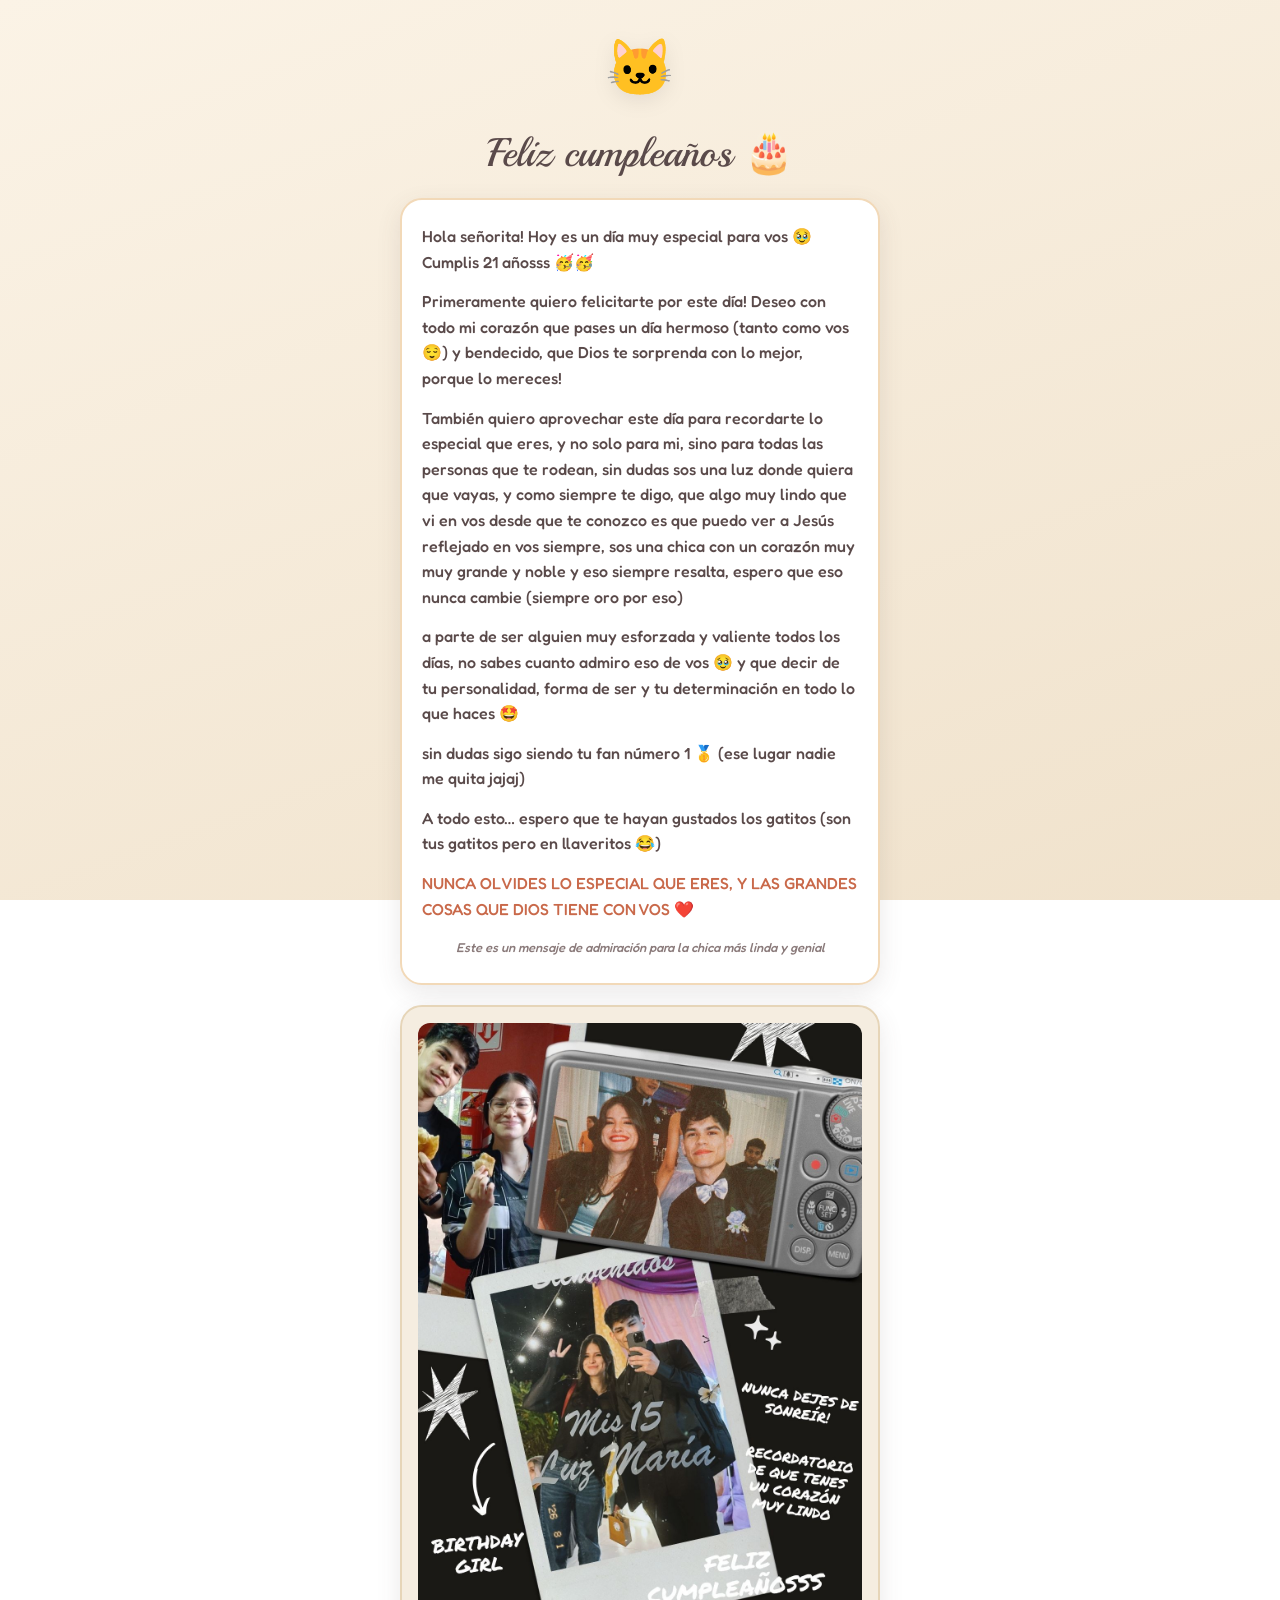
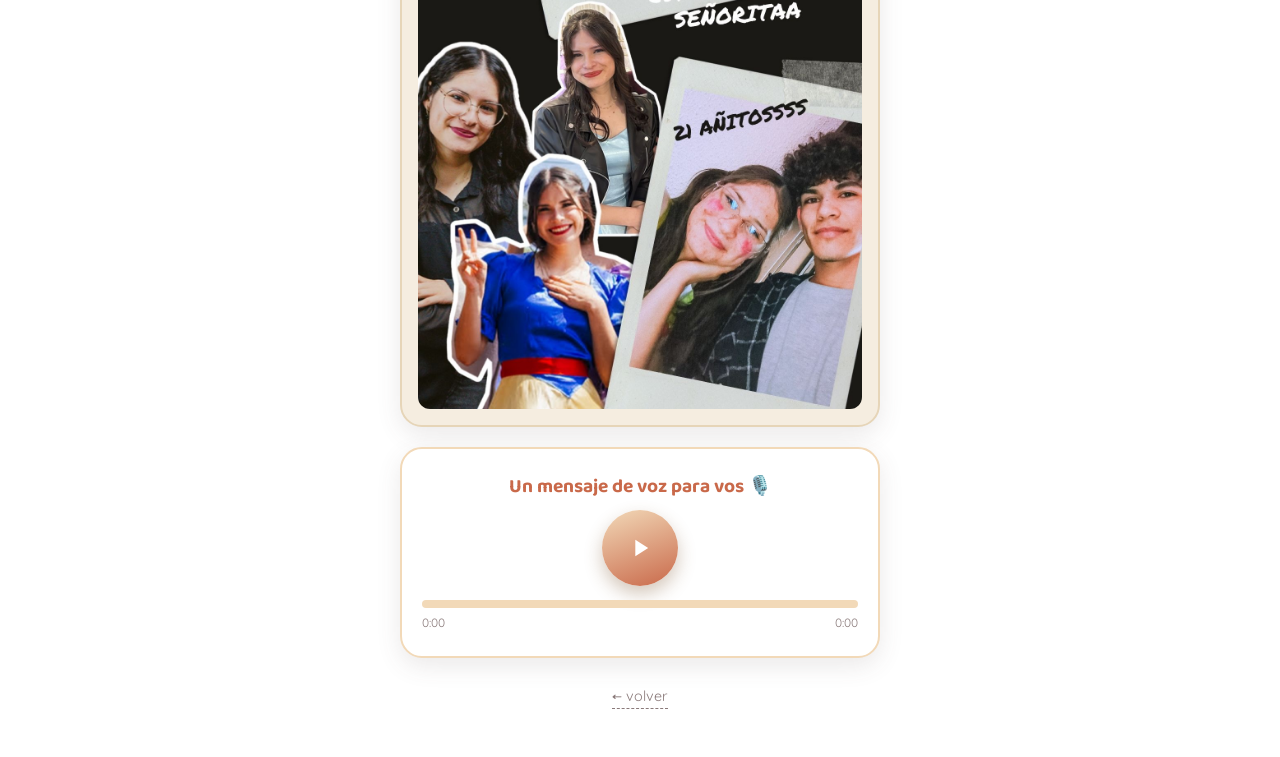
==== commit dde8a93c: "Cambia tipografía de gatito1 y gatito2 a Playball + Fredoka Títulos en Playball (con tamaño ajustado" ====
--- a/gatito1.html
+++ b/gatito1.html
@@ -6,7 +6,7 @@
   <title>Feliz cumple 🎂</title>
   <link rel="preconnect" href="https://fonts.googleapis.com">
   <link rel="preconnect" href="https://fonts.gstatic.com" crossorigin>
-  <link href="https://fonts.googleapis.com/css2?family=Baloo+2:wght@500;700&family=Quicksand:wght@400;500;700&family=Fredoka:wght@400;500;600;700&family=Pacifico&display=swap" rel="stylesheet">
+  <link href="https://fonts.googleapis.com/css2?family=Baloo+2:wght@500;700&family=Quicksand:wght@400;500;700&family=Fredoka:wght@400;500;600;700&family=Pacifico&family=Playball&display=swap" rel="stylesheet">
   <link rel="stylesheet" href="style.css">
   <link rel="stylesheet" href="gatito1.css">
   <style>
--- a/gatito1.css
+++ b/gatito1.css
@@ -13,6 +13,14 @@
   background-attachment: fixed;
 }
 
+/* ---------- Título ---------- */
+h1 {
+  font-family: 'Playball', cursive;
+  font-weight: 400;
+  font-size: 2.5rem;
+  line-height: 1.25;
+}
+
 /* ---------- Mensaje ---------- */
 .mensaje-tarjeta {
   text-align: left;
@@ -21,6 +29,8 @@
 .mensaje-tarjeta p {
   text-align: left;
   margin: 0 0 14px;
+  font-family: 'Fredoka', sans-serif;
+  font-weight: 500;
   font-size: 1rem;
   line-height: 1.6;
 }
@@ -30,12 +40,13 @@
 }
 
 .mensaje-destacado {
-  font-weight: 700;
+  font-weight: 600;
   color: var(--acento, #c9694a);
 }
 
 .firma-mensaje {
   margin-top: 16px !important;
+  font-weight: 500;
   font-style: italic;
   font-size: 0.8rem !important;
   color: var(--texto-suave);
@@ -143,5 +154,6 @@
 
 /* ---------- Responsive: pantallas muy chicas ---------- */
 @media (max-width: 340px) {
+  h1 { font-size: 2rem; }
   .scrapbook { padding: 12px; }
 }
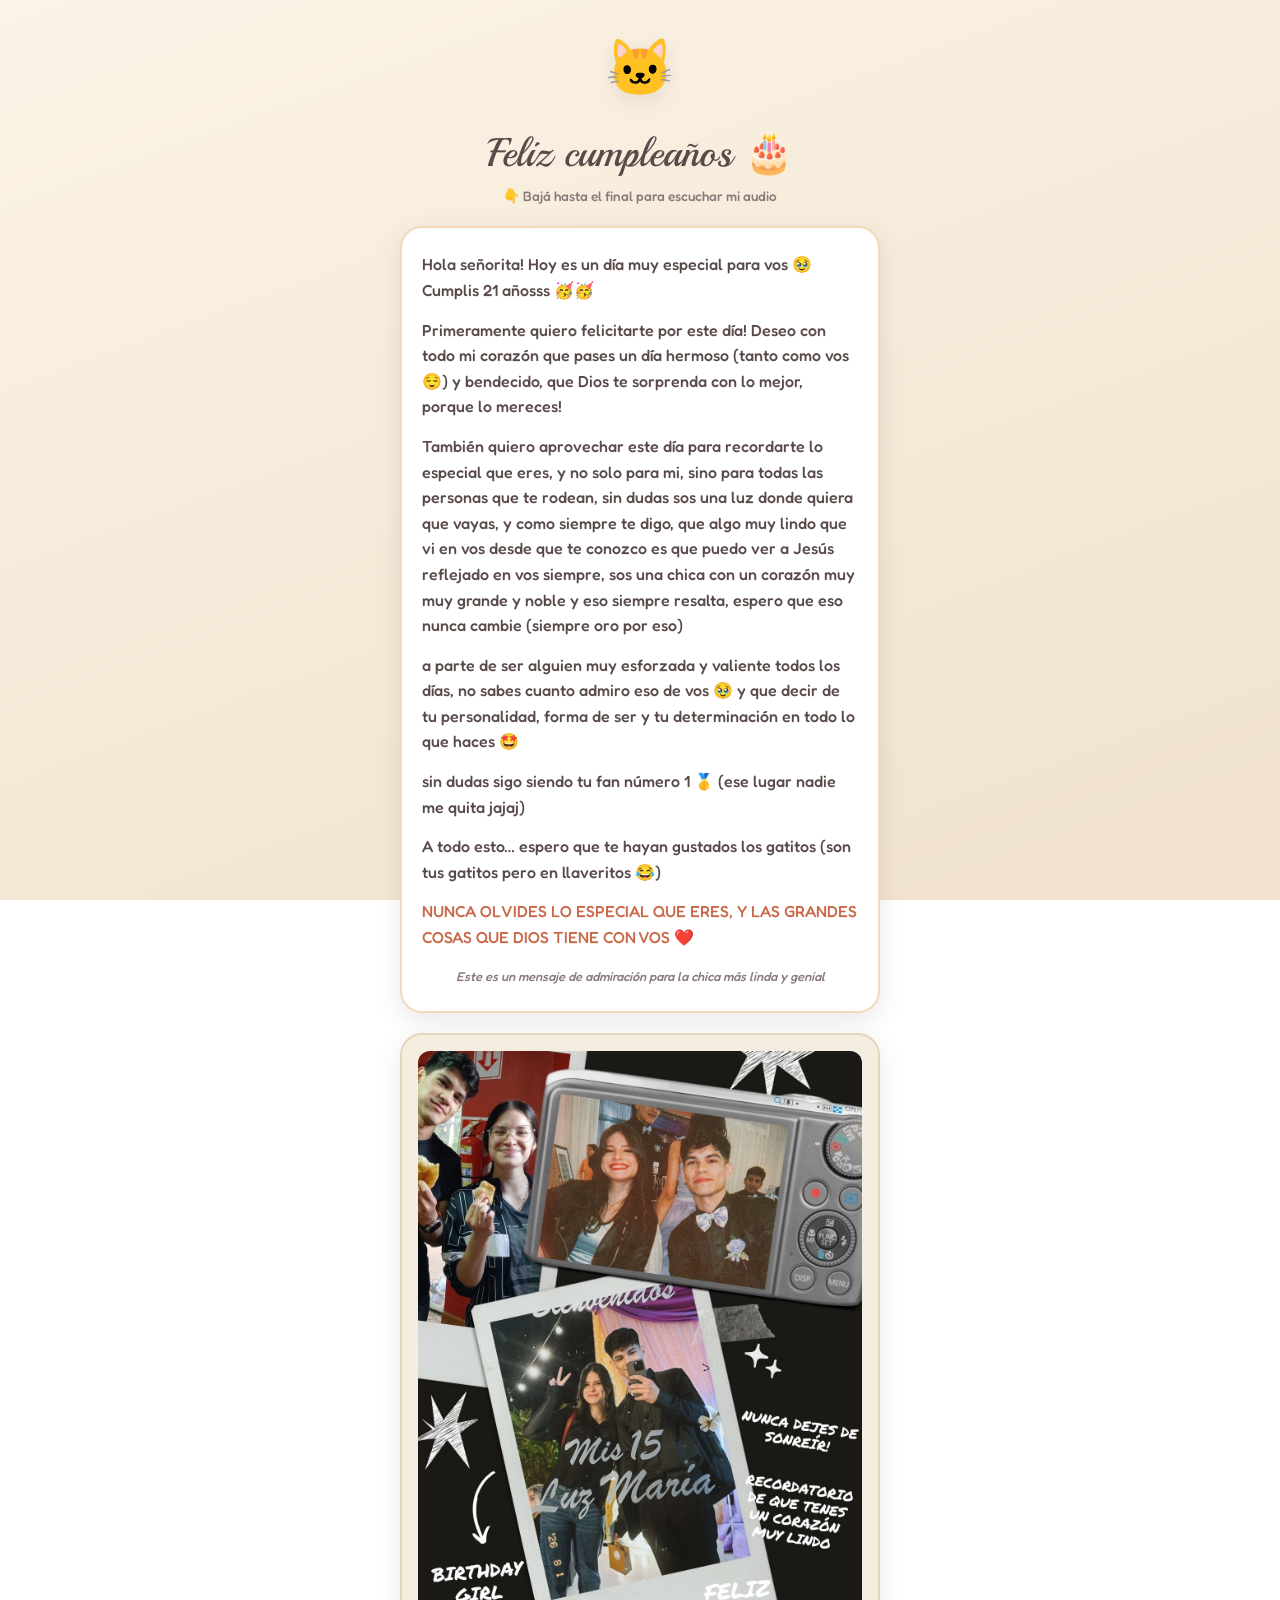
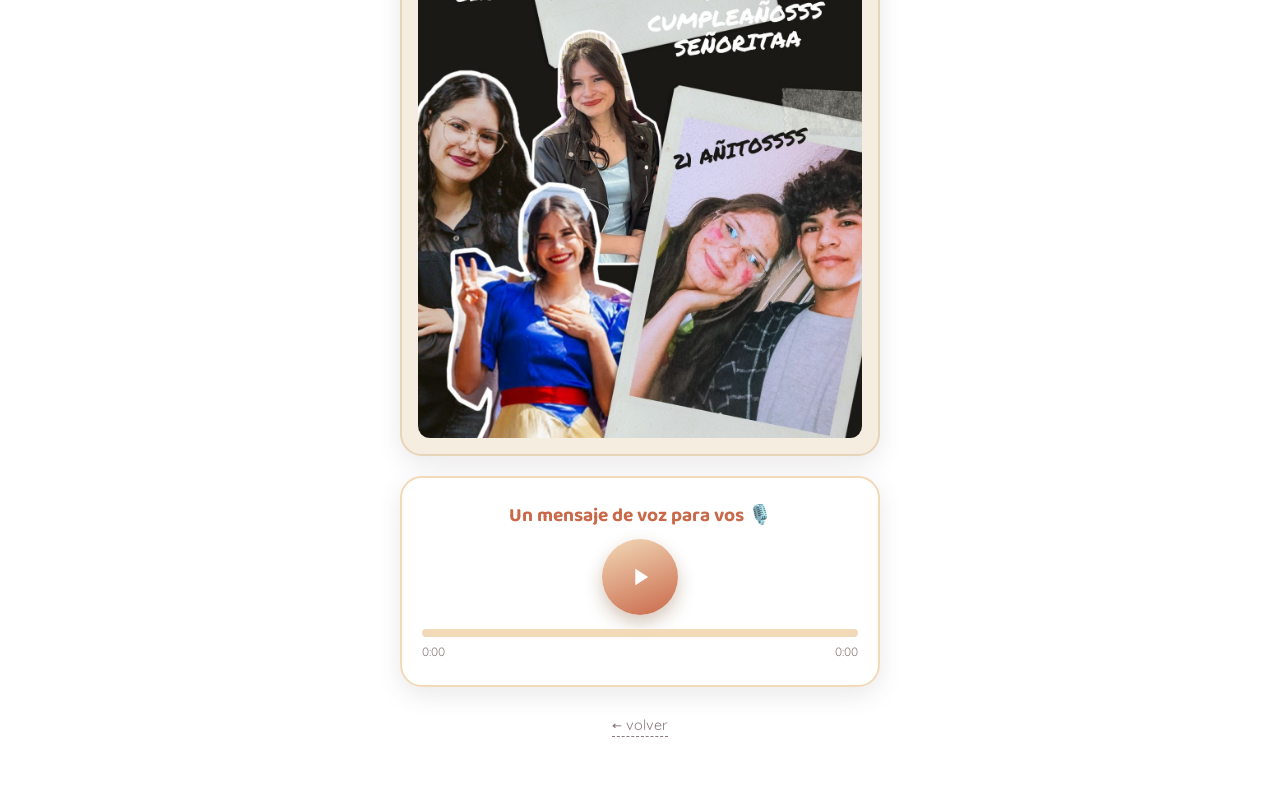
==== commit f3ef74b6: "Agrega aviso del audio debajo del título en gatito1 Texto breve y discreto en Fredoka, entre el títu" ====
--- a/gatito1.html
+++ b/gatito1.html
@@ -22,6 +22,8 @@
   <div class="contenedor">
     <div class="emoji-gato">🐱</div>
     <h1>Feliz cumpleaños 🎂</h1>
+
+    <p class="aviso-audio">👇 Bajá hasta el final para escuchar mi audio</p>
 
     <div class="tarjeta mensaje-tarjeta">
       <p>Hola señorita! Hoy es un día muy especial para vos 🥹 Cumplis 21 añosss 🥳🥳</p>
--- a/gatito1.css
+++ b/gatito1.css
@@ -19,6 +19,16 @@
   font-weight: 400;
   font-size: 2.5rem;
   line-height: 1.25;
+}
+
+/* ---------- Aviso del audio ---------- */
+.aviso-audio {
+  font-family: 'Fredoka', sans-serif;
+  font-weight: 500;
+  font-size: 0.85rem;
+  color: var(--texto-suave);
+  text-align: center;
+  margin-top: -12px;
 }
 
 /* ---------- Mensaje ---------- */
